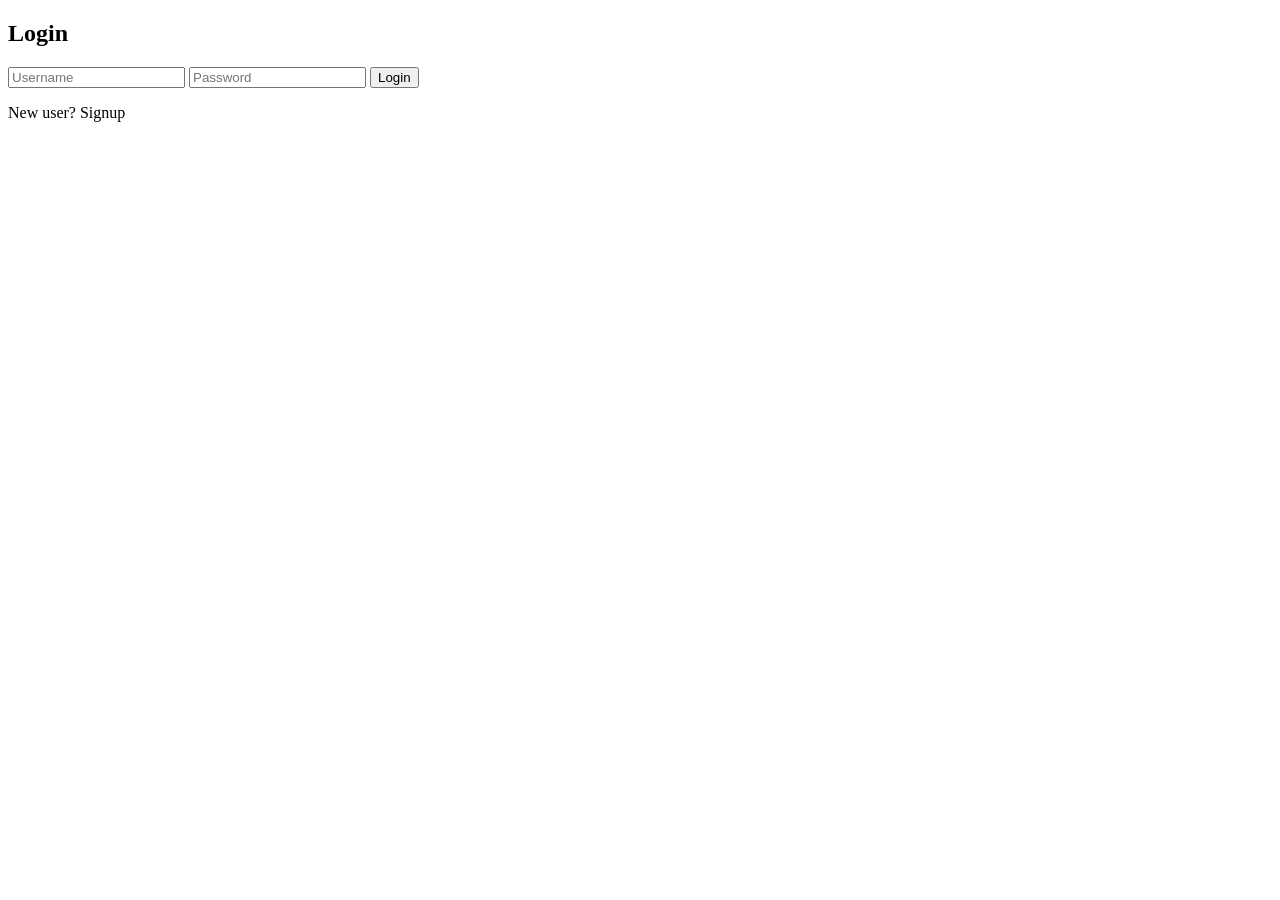
==== index.html @ 87b6f213 "Add files via upload" ====
<!DOCTYPE html>
<html>
<head>
  <title>Login</title>
  <link rel="stylesheet" href="style.css">
</head>
<body>

<div class="container">
  <h2>Login</h2>

  <input type="text" id="username" placeholder="Username">
  <input type="password" id="password" placeholder="Password">

  <button onclick="login()">Login</button>

  <p onclick="goSignup()">New user? Signup</p>
</div>

<script src="script.js"></script>
</body>
</html>
---- style.css ----
.destinations {
  padding: 30px;
  text-align: center;
}

.dest-grid {
  display: flex;
  justify-content: center;
  gap: 20px;
  flex-wrap: wrap;
}

.dest-card {
  width: 150px;
  border-radius: 10px;
  overflow: hidden;
  cursor: pointer;
  background: white;
  box-shadow: 0 5px 15px rgba(0,0,0,0.2);
}

.dest-card img {
  width: 100%;
  height: 100px;
  object-fit: cover;
}

.dest-card p {
  margin: 10px;
}
@media (max-width: 600px) {
  .card {
    width: 90%;
  }

  .dest-grid {
    flex-direction: column;
    align-items: center;
  }
}
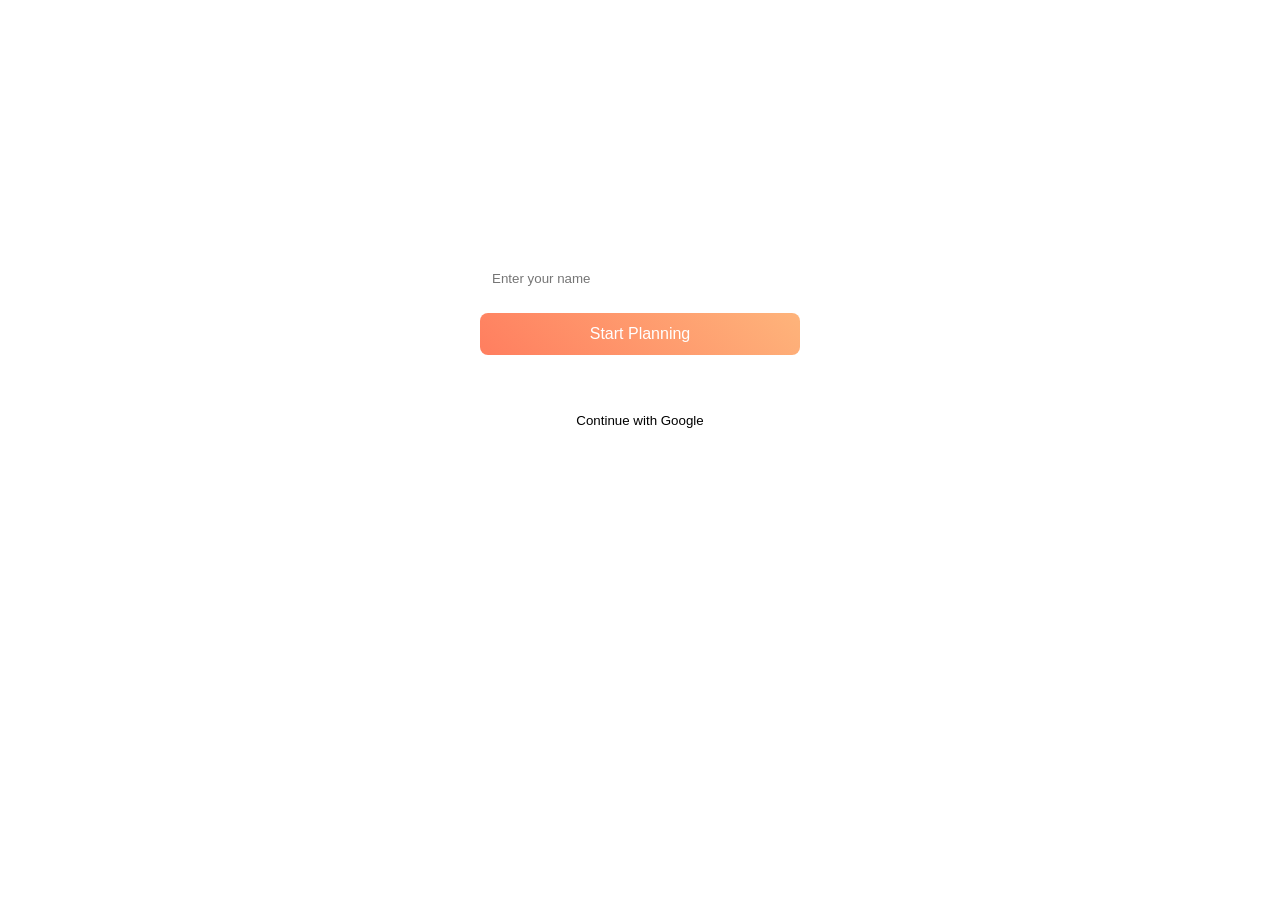
==== commit 2a4746be: "Add files via upload" ====
--- a/index.html
+++ b/index.html
@@ -1,22 +1,32 @@
 <!DOCTYPE html>
 <html>
 <head>
-  <title>Login</title>
+  <title>TravelEase</title>
   <link rel="stylesheet" href="style.css">
 </head>
+
 <body>
 
-<div class="container">
-  <h2>Login</h2>
+<!-- BACKGROUND -->
+<div class="bg"></div>
 
-  <input type="text" id="username" placeholder="Username">
-  <input type="password" id="password" placeholder="Password">
+<!-- LOGIN BOX -->
+<div class="login-box">
 
-  <button onclick="login()">Login</button>
+  <h1>✈ TravelEase</h1>
+  <p>Plan smarter. Travel better.</p>
 
-  <p onclick="goSignup()">New user? Signup</p>
+  <input type="text" id="username" placeholder="Enter your name">
+
+  <button class="primary-btn" onclick="login()">Start Planning</button>
+
+  <div class="divider">OR</div>
+
+  <button class="google-btn" onclick="fakeGoogle()">Continue with Google</button>
+
 </div>
 
 <script src="script.js"></script>
+
 </body>
 </html>
--- a/style.css
+++ b/style.css
@@ -1,40 +1,107 @@
-.destinations {
+body {
+  margin: 0;
+  font-family: Arial, sans-serif;
+}
+
+/* BACKGROUND IMAGE */
+.bg {
+  position: fixed;
+  width: 100%;
+  height: 100%;
+  background: url("https://images.unsplash.com/photo-1564507592333-c60657eea523") no-repeat center/cover;
+  filter: brightness(0.7);
+  z-index: -1;
+}
+
+/* CENTER BOX */
+.login-box {
+  width: 320px;
+  margin: 120px auto;
   padding: 30px;
   text-align: center;
+  border-radius: 15px;
+
+  background: rgba(255,255,255,0.15);
+  backdrop-filter: blur(15px);
+  color: white;
 }
 
+/* TEXT */
+.login-box h1 {
+  margin-bottom: 10px;
+}
+
+.login-box p {
+  font-size: 14px;
+  margin-bottom: 20px;
+}
+
+/* INPUT */
+.login-box input {
+  width: 100%;
+  padding: 12px;
+  margin-bottom: 15px;
+  border-radius: 8px;
+  border: none;
+  outline: none;
+}
+
+/* BUTTON */
+.primary-btn {
+  width: 100%;
+  padding: 12px;
+  border: none;
+  border-radius: 8px;
+  background: linear-gradient(45deg, #ff7e5f, #feb47b);
+  color: white;
+  font-size: 16px;
+  cursor: pointer;
+}
+
+/* GOOGLE BUTTON */
+.google-btn {
+  width: 100%;
+  padding: 12px;
+  border: none;
+  border-radius: 8px;
+  background: white;
+  color: black;
+  cursor: pointer;
+}
+
+/* DIVIDER */
+.divider {
+  margin: 15px 0;
+  font-size: 14px;
+}
+.dest-card img {
+  width: 100%;
+  height: 180px;
+  object-fit: cover;
+  border-radius: 10px;
+}
+.dest-card {
+  width: 200px;
+  background: white;
+  border-radius: 12px;
+  overflow: hidden;
+  box-shadow: 0 4px 12px rgba(0,0,0,0.1);
+  cursor: pointer;
+  transition: 0.3s;
+}
+
+.dest-card:hover {
+  transform: scale(1.05);
+}
+.destinations {
+  text-align: center;
+  margin: 40px auto;
+  width: 90%;
+}
 .dest-grid {
   display: flex;
-  justify-content: center;
+  flex-wrap: wrap;
+  justify-content: center;   /* 🔥 THIS CENTERS */
   gap: 20px;
-  flex-wrap: wrap;
-}
-
-.dest-card {
-  width: 150px;
-  border-radius: 10px;
-  overflow: hidden;
-  cursor: pointer;
-  background: white;
-  box-shadow: 0 5px 15px rgba(0,0,0,0.2);
-}
-
-.dest-card img {
-  width: 100%;
-  height: 100px;
-  object-fit: cover;
-}
-
-.dest-card p {
-  margin: 10px;
-}
-@media (max-width: 600px) {
-  .card {
-    width: 90%;
-  }
-
-  .dest-grid {
-    flex-direction: column;
-    align-items: center;
-  }
+  margin-top: 20px;
 }
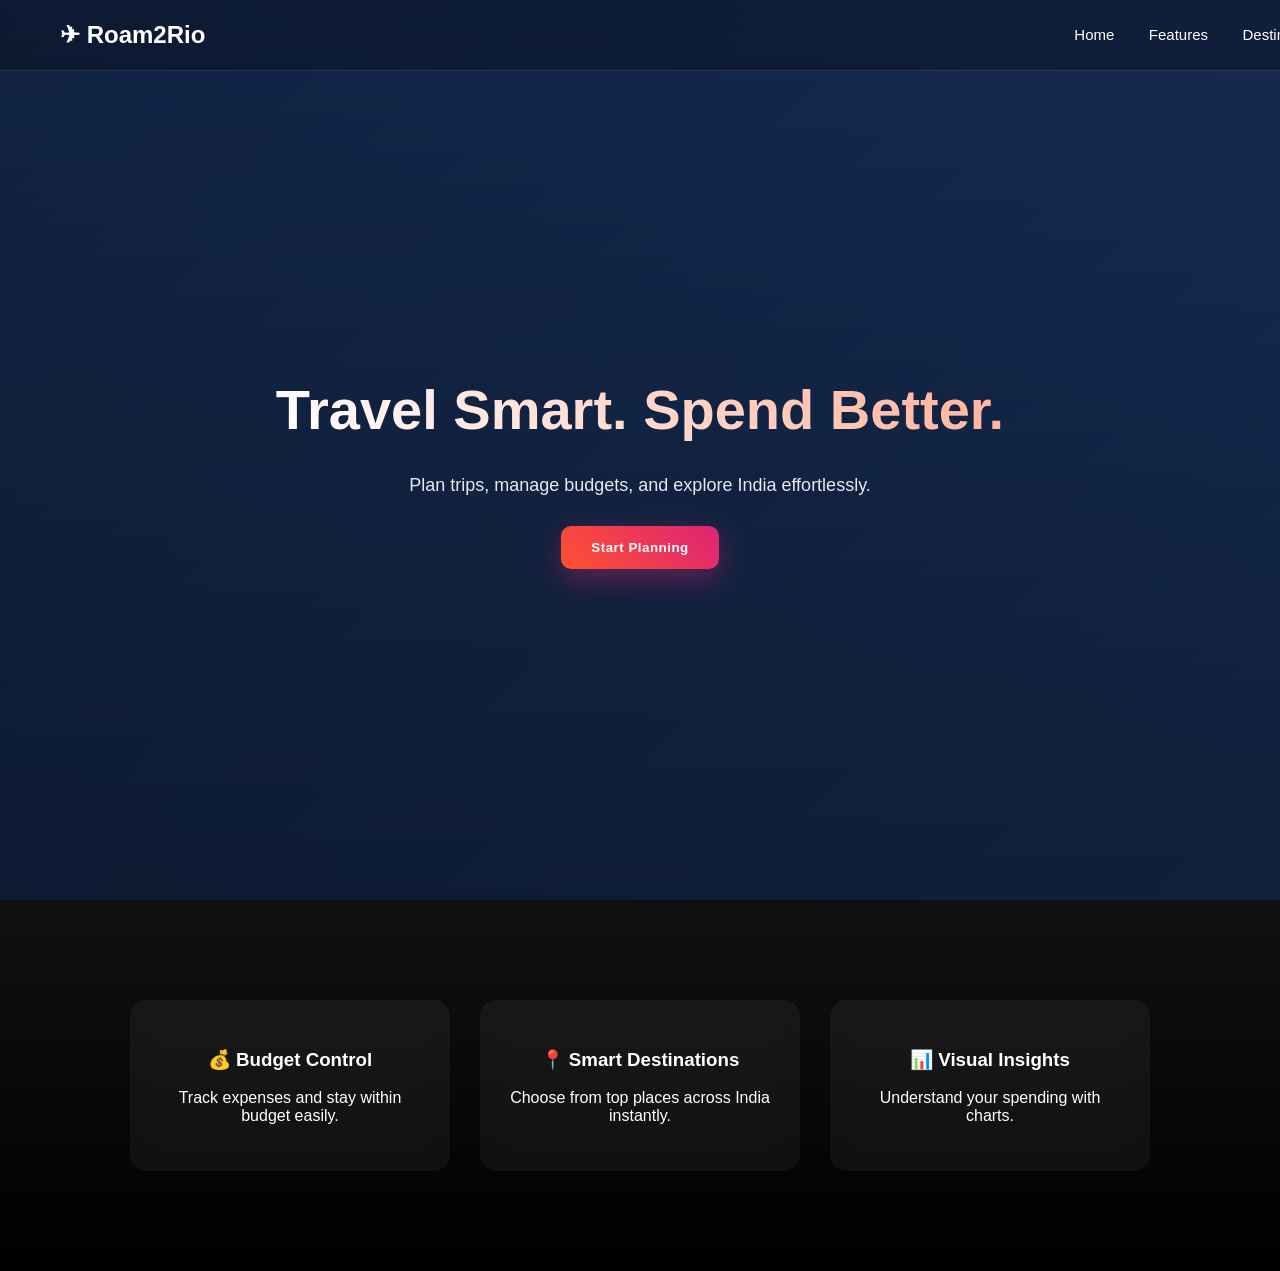
==== commit 5fee1003: "Add files via upload" ====
--- a/index.html
+++ b/index.html
@@ -1,7 +1,8 @@
 <!DOCTYPE html>
 <html>
 <head>
-  <title>TravelEase</title>
+  <link href="https://fonts.googleapis.com/css2?family=Poppins:wght@300;400;600;700&display=swap" rel="stylesheet">
+  <title>Roam2Rio</title>
   <link rel="stylesheet" href="style.css">
 </head>
 
@@ -10,23 +11,51 @@
 <!-- BACKGROUND -->
 <div class="bg"></div>
 
-<!-- LOGIN BOX -->
-<div class="login-box">
+<!-- HEADER -->
+<header class="main-header">
+  <div class="logo">✈ Roam2Rio</div>
 
-  <h1>✈ TravelEase</h1>
-  <p>Plan smarter. Travel better.</p>
+  <nav class="nav-links">
+    <a href="#">Home</a>
+    <a href="#">Features</a>
+    <a href="#">Destinations</a>
+  </nav>
 
-  <input type="text" id="username" placeholder="Enter your name">
+  
+</header>
 
-  <button class="primary-btn" onclick="login()">Start Planning</button>
+<!-- HERO -->
+<section class="hero">
+  <h1>Travel Smart. Spend Better.</h1>
+  <p>Plan trips, manage budgets, and explore India effortlessly.</p>
 
-  <div class="divider">OR</div>
+  <div class="hero-buttons">
+    <button class="primary-btn" onclick="startPlanning()">Start Planning</button>
+    
+    
+  </div>
+</section>
 
-  <button class="google-btn" onclick="fakeGoogle()">Continue with Google</button>
+<!-- FEATURES -->
+<section class="features">
 
-</div>
+  <div class="feature-card">
+    <h3>💰 Budget Control</h3>
+    <p>Track expenses and stay within budget easily.</p>
+  </div>
+
+  <div class="feature-card">
+    <h3>📍 Smart Destinations</h3>
+    <p>Choose from top places across India instantly.</p>
+  </div>
+
+  <div class="feature-card">
+    <h3>📊 Visual Insights</h3>
+    <p>Understand your spending with charts.</p>
+  </div>
+
+</section>
 
 <script src="script.js"></script>
-
 </body>
 </html>
--- a/style.css
+++ b/style.css
@@ -3,105 +3,674 @@
   font-family: Arial, sans-serif;
 }
 
-/* BACKGROUND IMAGE */
+/* BACKGROUND */
 .bg {
   position: fixed;
   width: 100%;
   height: 100%;
-  background: url("https://images.unsplash.com/photo-1564507592333-c60657eea523") no-repeat center/cover;
+  background: url("https://images.unsplash.com/photo-1507525428034-b723cf961d3e") no-repeat center/cover;
   filter: brightness(0.7);
   z-index: -1;
 }
 
-/* CENTER BOX */
+/* LOGIN BOX */
 .login-box {
   width: 320px;
   margin: 120px auto;
   padding: 30px;
   text-align: center;
   border-radius: 15px;
-
   background: rgba(255,255,255,0.15);
   backdrop-filter: blur(15px);
   color: white;
 }
 
-/* TEXT */
-.login-box h1 {
-  margin-bottom: 10px;
-}
-
-.login-box p {
-  font-size: 14px;
-  margin-bottom: 20px;
-}
-
-/* INPUT */
-.login-box input {
+
+input {
+  width: 100%;
+  padding: 10px;
+  margin: 10px 0;
+}
+.auth-box input {
+  background: rgba(255,255,255,0.15);
+  color: white;
+}
+
+.auth-box input::placeholder {
+  color: rgba(255,255,255,0.7);
+}
+
+button {
   width: 100%;
   padding: 12px;
+  border: none;
+  border-radius: 8px;
+
+  background: linear-gradient(45deg, #ff7e5f, #ff7e5f);
+  color: white;
+
+  font-weight: bold;
+  letter-spacing: 0.5px;
+
+  cursor: pointer;
+  transition: all 0.3s ease;
+}
+
+button:hover {
+  transform: translateY(-2px);
+  box-shadow: 0 8px 20px rgba(0,0,0,0.3);
+}
+
+
+
+/* ================= AUTH PRO UI ================= */
+
+.auth-body {
+  margin: 0;
+  font-family: Arial, sans-serif;
+  height: 100vh;
+  background: linear-gradient(135deg, #ff512f, #ff522fda);
+  display: flex;
+  justify-content: center;
+  align-items: center;
+}
+
+.auth-container {
+  width: 900px;
+  height: 500px;
+  display: flex;
+  border-radius: 20px;
+  overflow: hidden;
+  box-shadow: 0 20px 50px rgba(0,0,0,0.3);
+}
+
+.auth-left {
+  width: 40%;
+  background: linear-gradient(45deg, #ff512f, #dd2476);
+  color: white;
+  display: flex;
+  flex-direction: column;
+  justify-content: center;
+  align-items: center;
+}
+
+.auth-box {
+  width: 60%;
+  background: rgba(255,255,255,0.1);
+  backdrop-filter: blur(15px);
+  display: flex;
+  justify-content: center;
+  align-items: center;
+}
+
+.auth-box div {
+  width: 80%;
+  text-align: center;
+}
+
+.auth-box h2 {
+  color: white;
+}
+
+.auth-box input {
+  width: 100%;
+  padding: 12px;
+  margin: 10px 0;
+  border-radius: 8px;
+  border: none;
+}
+
+.btn-primary {
+  width: 100%;
+  padding: 12px;
+  border-radius: 8px;
+  border: none;
+  background: linear-gradient(45deg, #ff512f, #dd2476);
+  color: white;
+  cursor: pointer;
+  transition: 0.3s;
+}
+
+.btn-primary {
+  width: 100%;
+  padding: 12px;
+  border-radius: 10px;
+  border: none;
+
+  background: linear-gradient(45deg, #ff512f, #dd2476);
+
+  font-weight: bold;
+  letter-spacing: 0.5px;
+
+  cursor: pointer;
+  transition: all 0.3s ease;
+}
+
+.btn-primary:hover {
+  transform: translateY(-2px) scale(1.03);
+  box-shadow: 0 10px 25px rgba(0,0,0,0.3);
+}
+.signup-body {
+  margin: 0;
+  height: 100vh;
+  overflow: hidden;
+
+  background: url("https://images.unsplash.com/photo-1501785888041-af3ef285b470") no-repeat center/cover;
+
+  display: flex;
+  justify-content: center;
+  align-items: center;
+  position: relative;
+
+  animation: zoomBg 20s ease-in-out infinite alternate;
+}
+@keyframes zoomBg {
+  0% {
+    background-size: 100%;
+  }
+  100% {
+    background-size: 110%;
+  }
+}
+
+.signup-body::before {
+  content: "";
+  position: absolute;
+  width: 100%;
+  height: 100%;
+
+  background: linear-gradient(
+  rgba(0,0,0,0.35),
+  rgba(0,0,0,0.45)
+
+  );
+
+  top: 0;
+  left: 0;
+  z-index: 0;
+}
+.auth-box {
+  width: 60%;
+  background: rgba(255,255,255,0.08);
+  backdrop-filter: blur(20px);
+  -webkit-backdrop-filter: blur(20px);
+
+  border-left: 1px solid rgba(255,255,255,0.2);
+
+  display: flex;
+  justify-content: center;
+  align-items: center;
+}
+.auth-left {
+  width: 40%;
+  background: linear-gradient(135deg, #ff7e5f, #ff9966);
+  color: white;
+
+  display: flex;
+  flex-direction: column;
+  justify-content: center;
+  align-items: center;
+
+  box-shadow: inset 0 0 100px rgba(255,255,255,0.1);
+}
+.hero h1 {
+  font-size: 60px;
+  font-weight: 700;
+
+  background: linear-gradient(45deg, #ffffff, #ffb199);
+  background-clip: text;
+  color: transparent;
+
   margin-bottom: 15px;
+}
+.logo-icon {
+  color: #ff512f;
+  text-shadow: 0 0 15px rgba(255,80,47,0.7);
+}
+.auth-left p {
+  opacity: 0.9;
+  font-size: 15px;
+
+  color: #ffe0c3;
+
+  text-shadow: 0 2px 10px rgba(0,0,0,0.3);
+}
+.auth-left h1:hover {
+  transform: scale(1.03);
+  transition: 0.3s;
+}
+/* HEADER */
+.main-header {
+  position: fixed;
+  top: 0;
+  width: 100%;
+  height: 70px;
+
+  display: flex;
+  justify-content: space-between;
+  align-items: center;
+
+  padding: 0 60px;
+
+  background: rgba(0,0,0,0.25);
+  backdrop-filter: blur(15px);
+
+  border-bottom: 1px solid rgba(255,255,255,0.1);
+
+  z-index: 10;
+}
+
+  
+
+/* LOGO */
+.logo {
+  font-size: 22px;
+  font-weight: bold;
+  color: white;
+}
+
+/* NAV */
+.nav-links a {
+  margin: 0 15px;
+  color: white;
+  text-decoration: none;
+  font-size: 15px;
+  transition: 0.3s;
+}
+
+.nav-links a:hover {
+  color: #ffb199;
+}
+
+/* BUTTON */
+.header-btn {
+  padding: 10px 18px;
   border-radius: 8px;
   border: none;
-  outline: none;
-}
-
-/* BUTTON */
+
+  background: linear-gradient(45deg, #ff7e5f, #feb47b);
+  color: white;
+
+  cursor: pointer;
+  transition: 0.3s;
+}
+
+.header-btn:hover {
+  transform: scale(1.05);
+}
+/* ===== RESET ===== */
+body {
+  margin: 0;
+  font-family: 'Poppins', sans-serif;
+}
+
+/* ===== BACKGROUND ===== */
+.bg {
+  position: fixed;
+  width: 100%;
+  height: 100%;
+  background: url("https://images.unsplash.com/photo-1501785888041-af3ef285b470") no-repeat center/cover;
+  z-index: -2;
+  animation: zoomBg 20s ease-in-out infinite alternate;
+}
+
+.bg::after {
+  content: "";
+  position: absolute;
+  width: 100%;
+  height: 100%;
+  background: linear-gradient(
+    rgba(0,0,0,0.4),
+    rgba(0,0,0,0.6)
+  );
+}
+
+/* ===== HEADER ===== */
+.main-header {
+  position: fixed;
+  top: 0;
+  width: 100%;
+  height: 70px;
+
+  display: flex;
+  justify-content: space-between;
+  align-items: center;
+
+  padding: 0 60px;
+
+  background: rgba(0,0,0,0.25);
+  backdrop-filter: blur(15px);
+
+  border-bottom: 1px solid rgba(255,255,255,0.1);
+
+  z-index: 10;
+}
+
+.logo {
+  font-size: 24px;
+  font-weight: bold;
+  color: white;
+}
+
+.nav-links a {
+  margin: 0 15px;
+  color: white;
+  text-decoration: none;
+  transition: 0.3s;
+}
+
+.nav-links a:hover {
+  color: #ffb199;
+}
+
+/* ===== HERO ===== */
+.hero {
+  height: 100vh;
+  display: flex;
+  flex-direction: column;
+  justify-content: center;
+  align-items: center;
+  color: white;
+  text-align: center;
+  position: relative;
+}
+
+.hero h1 {
+  font-size: 56px;
+  margin-bottom: 15px;
+}
+
+.hero p {
+  font-size: 18px;
+  margin-bottom: 30px;
+  opacity: 0.9;
+}
+
+/* ===== BUTTONS ===== */
 .primary-btn {
-  width: 100%;
-  padding: 12px;
-  border: none;
+  padding: 14px 30px;
+  border-radius: 10px;
+  border: none;
+
+  background: linear-gradient(45deg, #ff512f, #dd2476);
+
+  color: white;
+  font-weight: bold;
+
+  cursor: pointer;
+  transition: all 0.3s ease;
+
+  box-shadow: 0 10px 30px rgba(221,36,118,0.4);
+}
+
+.primary-btn:hover {
+  transform: translateY(-3px) scale(1.05);
+  box-shadow: 0 15px 40px rgba(221,36,118,0.6);
+}
+
+
+.secondary-btn {
+  padding: 14px 30px;
   border-radius: 8px;
-  background: linear-gradient(45deg, #ff7e5f, #feb47b);
-  color: white;
-  font-size: 16px;
-  cursor: pointer;
-}
-
-/* GOOGLE BUTTON */
-.google-btn {
-  width: 100%;
-  padding: 12px;
-  border: none;
+  border: 2px solid white;
+  background: transparent;
+  color: white;
+  margin-left: 10px;
+  cursor: pointer;
+}
+
+/* ===== FEATURES ===== */
+.features {
+  display: flex;
+  justify-content: center;
+  gap: 30px;
+  padding: 100px 20px;
+
+  background: linear-gradient(180deg, #111, #000);
+}
+
+.feature-card {
+  width: 260px;
+  padding: 30px;
+
+  background: rgba(255,255,255,0.05);
+  border-radius: 16px;
+
+  text-align: center;
+  color: white;
+
+  backdrop-filter: blur(10px);
+
+  transition: all 0.3s ease;
+}
+
+.feature-card:hover {
+  transform: translateY(-12px) scale(1.03);
+  background: rgba(255,255,255,0.1);
+}
+
+/* ===== ANIMATION ===== */
+@keyframes zoomBg {
+  0% { background-size: 100%; }
+  100% { background-size: 110%; }
+}
+.hero h1 {
+  animation: fadeUp 1s ease;
+}
+
+.hero p {
+  animation: fadeUp 1.5s ease;
+}
+
+@keyframes fadeUp {
+  from {
+    opacity: 0;
+    transform: translateY(30px);
+  }
+  to {
+    opacity: 1;
+    transform: translateY(0);
+  }
+}
+.hero-buttons {
+  display: flex;
+  justify-content: center;
+}
+.grid {
+  display: flex;
+  flex-wrap: wrap;
+  gap: 20px;
+  justify-content: center;
+}
+
+
+
+.place-grid {
+  display: flex;
+  flex-wrap: wrap;
+  gap: 20px;
+}
+
+.place-card {
+  width: 180px;
+  background: white;
+  border-radius: 10px;
+  overflow: hidden;
+}
+
+.place-card {
+  background: rgba(255,255,255,0.1);
+  color: white;
+
+  backdrop-filter: blur(10px);
+  transition: 0.3s;
+}
+
+.place-card:hover {
+  transform: scale(1.05);
+}
+h2, h3 {
+  text-align: center;
+}
+.card img,
+.place-card img {
+  width: 100%;
+  height: 130px;
+  object-fit: cover;
+}
+body {
+  margin: 0;
+  font-family: 'Segoe UI', sans-serif;
+  background: linear-gradient(135deg, #1e3c72, #2a5298);
+  color: white;
+}
+
+.title {
+  text-align: center;
+  margin: 20px;
+}
+
+/* SEARCH */
+#search {
+  display: block;
+  margin: 10px auto;
+  padding: 10px;
+  width: 250px;
   border-radius: 8px;
-  background: white;
-  color: black;
-  cursor: pointer;
-}
-
-/* DIVIDER */
-.divider {
-  margin: 15px 0;
-  font-size: 14px;
-}
-.dest-card img {
-  width: 100%;
-  height: 180px;
-  object-fit: cover;
-  border-radius: 10px;
-}
-.dest-card {
+  border: none;
+}
+
+/* FILTER */
+.filters {
+  text-align: center;
+  margin-bottom: 15px;
+}
+
+.filters button {
+  margin: 5px;
+  padding: 8px 15px;
+  border-radius: 8px;
+  border: none;
+  cursor: pointer;
+}
+
+/* GRID */
+.grid {
+  display: flex;
+  flex-wrap: wrap;
+  justify-content: center;
+  gap: 20px;
+}
+
+.card {
   width: 200px;
-  background: white;
+  background: rgba(255,255,255,0.1);
   border-radius: 12px;
   overflow: hidden;
-  box-shadow: 0 4px 12px rgba(0,0,0,0.1);
-  cursor: pointer;
-  transition: 0.3s;
-}
-
-.dest-card:hover {
+  cursor: pointer;
+  backdrop-filter: blur(10px);
+  transition: 0.3s;
+}
+
+.card img {
+  width: 100%;
+  height: 130px;
+  object-fit: cover;
+}
+
+.card p {
+  text-align: center;
+  padding: 10px;
+}
+
+.card:hover {
   transform: scale(1.05);
 }
-.destinations {
-  text-align: center;
-  margin: 40px auto;
+
+/* DETAILS */
+#details {
   width: 90%;
-}
-.dest-grid {
+  margin: 30px auto;
+}
+
+.place-grid {
   display: flex;
   flex-wrap: wrap;
-  justify-content: center;   /* 🔥 THIS CENTERS */
+  gap: 15px;
+}
+
+.place-card {
+  width: 180px;
+  background: rgba(255,255,255,0.1);
+  border-radius: 10px;
+  overflow: hidden;
+}
+
+.place-card img {
+  width: 100%;
+  height: 120px;
+}
+
+.place-card p {
+  text-align: center;
+  padding: 5px;
+}
+/* ===== NEW PLANNER UI ===== */
+
+.grid {
+  display: flex;
+  flex-wrap: wrap;
+  justify-content: center;
   gap: 20px;
-  margin-top: 20px;
+}
+
+.card {
+  width: 200px;
+  background: rgba(255,255,255,0.1);
+  border-radius: 12px;
+  overflow: hidden;
+  cursor: pointer;
+  backdrop-filter: blur(10px);
+  transition: 0.3s;
+}
+
+.card img {
+  width: 100%;
+  height: 130px;
+  object-fit: cover;
+}
+
+.card p {
+  text-align: center;
+  padding: 10px;
+}
+
+.card:hover {
+  transform: scale(1.05);
+}
+
+.place-grid {
+  display: flex;
+  flex-wrap: wrap;
+  gap: 15px;
+}
+
+.place-card {
+  width: 180px;
+  background: rgba(255,255,255,0.1);
+  border-radius: 10px;
+  overflow: hidden;
+}
+
+.place-card img {
+  width: 100%;
+  height: 120px;
+}
+
+.place-card p {
+  text-align: center;
+  padding: 5px;
+}
+body {
+  background: linear-gradient(135deg, #1e3c72, #2a5298);
 }
